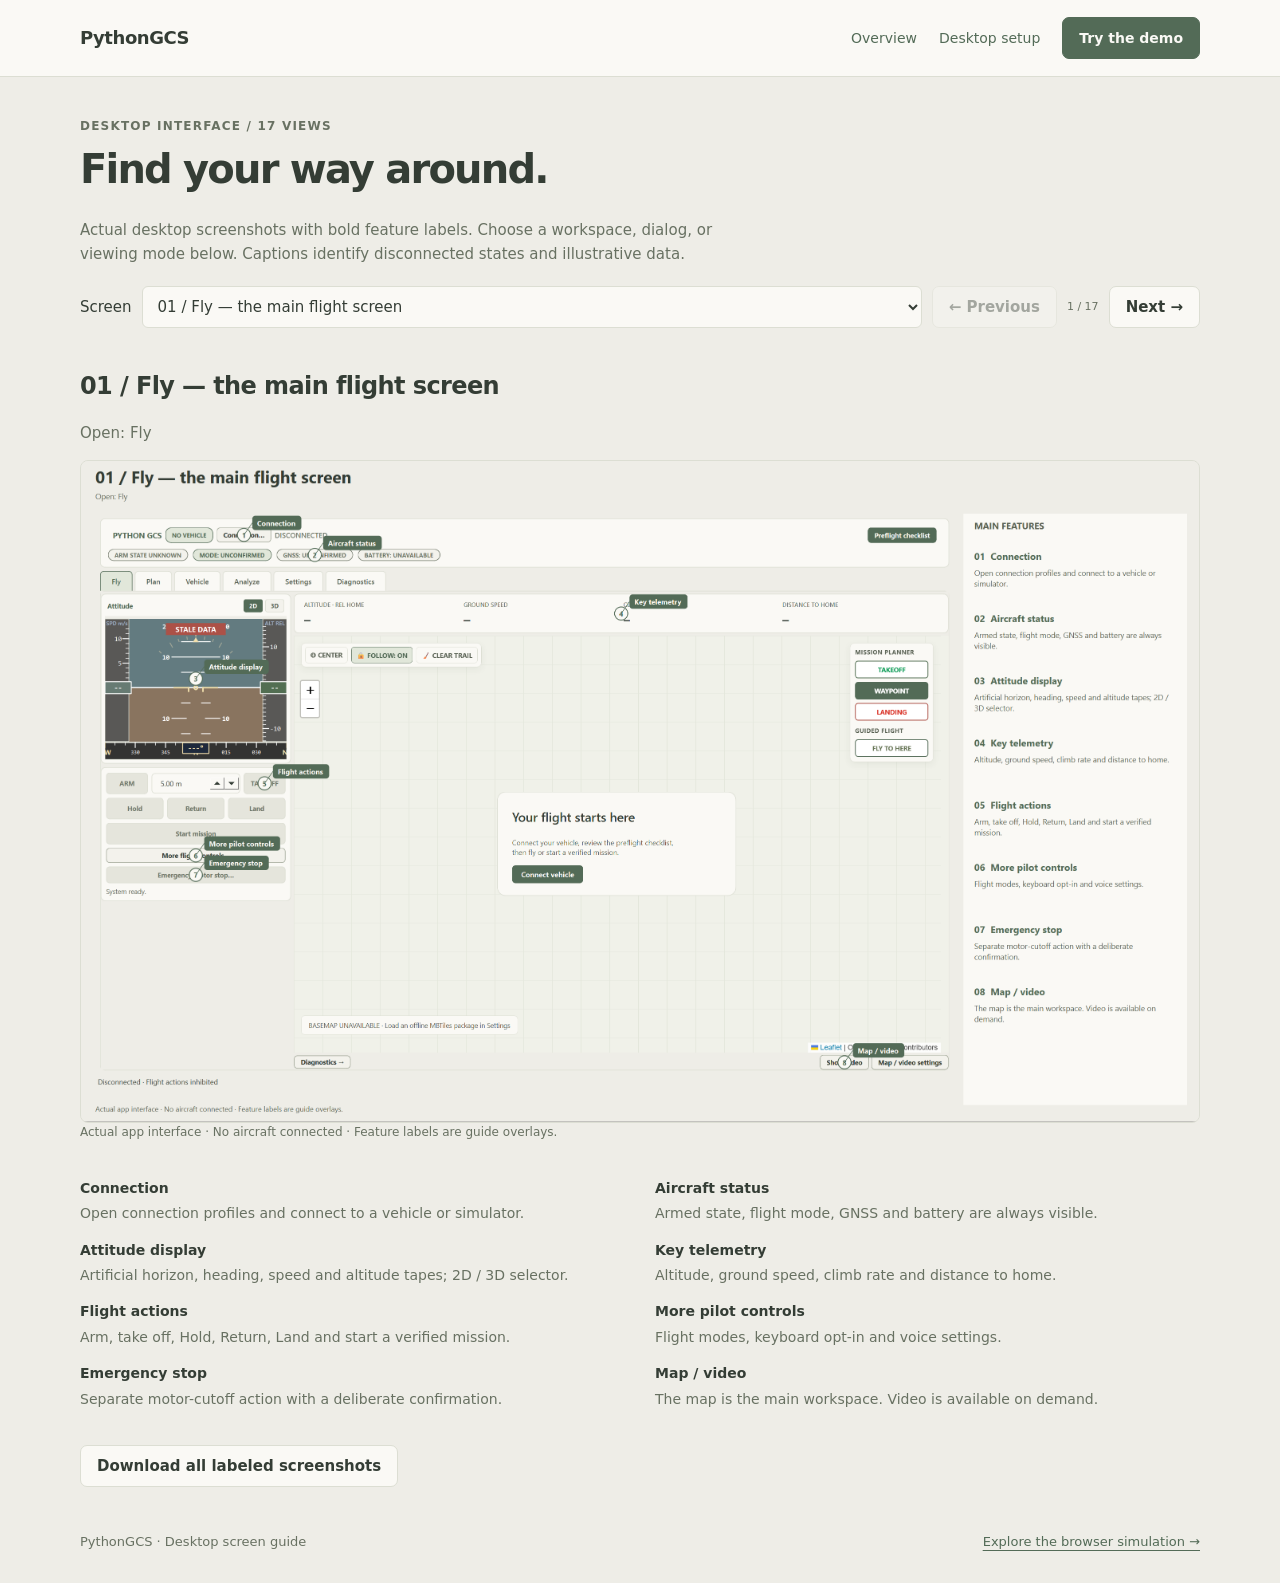
==== guide/index.html @ 698b50f1 "Simplify project website and browser workspaces" ====
<!doctype html>
<html lang="en">
  <head>
    <meta charset="utf-8" />
    <meta name="viewport" content="width=device-width,initial-scale=1" />
    <meta
      name="description"
      content="Explore PythonGCS desktop screens and dialogs with labeled feature locations."
    />
    <meta name="gcs-web-version" content="focused-workspaces-1" />
    <title>PythonGCS — Screen guide</title>
    <link rel="stylesheet" href="../assets/site.css?v=3" />
  </head>
  <body>
    <a class="skip-link" href="#main">Skip to content</a>
    <header class="site-header">
      <div class="wrap header-inner">
        <a class="brand" href="../">PythonGCS</a>
        <nav class="header-links" aria-label="Main navigation">
          <a href="../">Overview</a>
          <a href="https://github.com/HarryZ0305/python-gcs#readme"
            >Desktop setup</a
          >
          <a class="button primary" href="../web_gcs.html">Try the demo</a>
        </nav>
      </div>
    </header>
    <main id="main" class="wrap">
      <div class="guide-top">
        <p class="eyebrow">Desktop interface / 17 views</p>
        <h1>Find your way around.</h1>
        <p class="muted">
          Actual desktop screenshots with bold feature labels. Choose a
          workspace, dialog, or viewing mode below. Captions identify
          disconnected states and illustrative data.
        </p>
        <div class="guide-controls">
          <label for="screen-select">Screen</label
          ><select id="screen-select" aria-label="Choose a screen"></select>
          <button id="previous-screen">← Previous</button
          ><span id="screen-count" class="tiny"></span
          ><button id="next-screen">Next →</button>
        </div>
      </div>
      <section aria-labelledby="screen-title">
        <h2 id="screen-title" style="font-size: 24px">Loading screen guide…</h2>
        <p id="screen-path" class="muted"></p>
        <img
          id="screen-image"
          class="guide-image"
          alt="Labeled PythonGCS desktop screen"
        />
        <p id="screen-note" class="guide-note"></p>
        <ul id="screen-features" class="guide-feature-list"></ul>
      </section>
      <noscript
        >Enable JavaScript to browse the guide, or download the screenshot pack
        below.</noscript
      >
      <p>
        <a class="button" href="PythonGCS-feature-guide.zip" download
          >Download all labeled screenshots</a
        >
      </p>
    </main>
    <footer>
      <div class="wrap footer-inner">
        <span>PythonGCS · Desktop screen guide</span
        ><a href="../web_gcs.html">Explore the browser simulation →</a>
      </div>
    </footer>
    <script type="module" src="../assets/guide.js?v=3"></script>
  </body>
</html>
---- assets/site.css ----
:root {
  color-scheme: light;
  --bg: #eeede7;
  --surface: #faf9f5;
  --raised: #f3f2ec;
  --line: #dcded3;
  --ink: #343d35;
  --muted: #687162;
  --accent: #536b57;
  --soft: #e1e7da;
  --danger: #ac5147;
  --warning: #936c32;
  --sky: #637b80;
  --earth: #89745f;
  --shadow: 0 8px 30px #343d3507;
  font-family: "Segoe UI", system-ui, sans-serif;
  font-synthesis: none;
}
* {
  box-sizing: border-box;
}
html {
  scroll-behavior: smooth;
  scroll-padding-top: 90px;
}
body {
  margin: 0;
  background: var(--bg);
  color: var(--ink);
  font-size: 15px;
  line-height: 1.6;
}
button,
input,
select,
textarea {
  font: inherit;
  color: inherit;
}
a {
  color: var(--accent);
  text-underline-offset: 4px;
}
button,
a,
input,
select,
summary {
  touch-action: manipulation;
}
button,
.button {
  display: inline-flex;
  align-items: center;
  justify-content: center;
  gap: 8px;
  min-height: 42px;
  border: 1px solid var(--line);
  border-radius: 7px;
  padding: 8px 16px;
  background: var(--surface);
  color: var(--ink);
  text-decoration: none;
  font-weight: 600;
  cursor: pointer;
  line-height: 1.35;
}
button:hover,
.button:hover {
  background: var(--soft);
}
.primary {
  background: var(--accent);
  border-color: var(--accent);
  color: var(--surface);
}
.primary:hover {
  filter: brightness(0.94);
  background: var(--accent);
}
button:disabled {
  cursor: default;
  opacity: 0.4;
}
button.danger {
  color: var(--danger);
}
:focus-visible {
  outline: 3px solid var(--accent);
  outline-offset: 3px;
}
input,
select {
  min-height: 42px;
  border: 1px solid var(--line);
  background: var(--surface);
  border-radius: 6px;
  padding: 8px 11px;
  max-width: 100%;
}
input[type="checkbox"] {
  min-height: auto;
  width: 17px;
  height: 17px;
  accent-color: var(--accent);
}
input[type="number"] {
  width: 90px;
}
h1,
h2,
h3,
p {
  margin-top: 0;
}
h1 {
  font-size: clamp(36px, 5vw, 64px);
  font-weight: 600;
  letter-spacing: -0.045em;
  line-height: 1.08;
}
h2 {
  font-size: clamp(25px, 3vw, 36px);
  letter-spacing: -0.025em;
  line-height: 1.2;
  font-weight: 600;
}
h3 {
  font-size: 18px;
  font-weight: 600;
  margin-bottom: 8px;
}
p {
  max-width: 68ch;
}
.muted,
.eyebrow {
  color: var(--muted);
}
.eyebrow {
  font-size: 12px;
  font-weight: 700;
  letter-spacing: 0.1em;
  text-transform: uppercase;
}
.wrap {
  width: min(1120px, calc(100% - 48px));
  margin: auto;
}
.site-header {
  border-bottom: 1px solid var(--line);
  background: var(--surface);
}
.header-inner {
  display: flex;
  align-items: center;
  justify-content: space-between;
  gap: 18px;
  min-height: 76px;
}
.brand {
  color: var(--ink);
  font-weight: 700;
  font-size: 18px;
  text-decoration: none;
  letter-spacing: -0.025em;
  white-space: nowrap;
}
.header-links {
  display: flex;
  gap: 22px;
  align-items: center;
}
.header-links a {
  font-size: 14px;
  text-decoration: none;
}
.header-links a:hover {
  text-decoration: underline;
}
.hero {
  padding: 76px 0 46px;
}
.hero h1 {
  max-width: 760px;
  margin-bottom: 24px;
}
.hero p {
  font-size: 19px;
  color: var(--muted);
  max-width: 650px;
}
.actions {
  display: flex;
  gap: 10px;
  flex-wrap: wrap;
  margin: 24px 0;
}
.hero-image {
  display: block;
  width: 100%;
  height: auto;
  border: 1px solid var(--line);
  border-radius: 12px;
  box-shadow: var(--shadow);
}
figure {
  margin: 0;
}
figcaption {
  color: var(--muted);
  font-size: 12px;
  margin-top: 10px;
}
section.section {
  padding: 54px 0;
  border-bottom: 1px solid var(--line);
}
.section-intro {
  display: flex;
  align-items: end;
  justify-content: space-between;
  gap: 24px;
  margin-bottom: 24px;
}
.section-intro p {
  color: var(--muted);
  margin-bottom: 0;
  max-width: 480px;
}
.view-picker,
.tabs {
  display: flex;
  gap: 5px;
  overflow-x: auto;
  padding: 4px 0 12px;
  scrollbar-width: thin;
}
.view-picker button {
  white-space: nowrap;
}
.view-picker button[aria-pressed="true"],
.tabs button[aria-selected="true"] {
  background: var(--soft);
  border-color: #a1a798;
  color: var(--accent);
}
.gallery-card,
.panel {
  background: var(--surface);
  border: 1px solid var(--line);
  border-radius: 10px;
  padding: 20px;
}
.gallery-card img {
  display: block;
  width: 100%;
  object-fit: contain;
  max-height: 650px;
  border-radius: 6px;
  background: var(--bg);
}
.gallery-copy {
  display: flex;
  gap: 24px;
  justify-content: space-between;
  padding-top: 18px;
}
.gallery-copy p {
  margin-bottom: 0;
  color: var(--muted);
}
.steps {
  display: grid;
  grid-template-columns: repeat(3, 1fr);
  gap: 36px;
}
.step-number {
  display: block;
  font-size: 12px;
  color: var(--accent);
  font-weight: 700;
  margin-bottom: 12px;
}
.steps p {
  color: var(--muted);
  font-size: 14px;
}
.start-layout {
  display: grid;
  grid-template-columns: 1fr 1fr;
  gap: 48px;
}
pre {
  white-space: pre-wrap;
  overflow-wrap: anywhere;
  background: var(--surface);
  border: 1px solid var(--line);
  border-radius: 8px;
  padding: 22px;
  margin: 0;
  font:
    13px/1.9 Consolas,
    monospace;
}
code {
  font-family: Consolas, monospace;
}
details {
  border-top: 1px solid var(--line);
  padding: 16px 0;
}
summary {
  cursor: pointer;
  font-weight: 600;
}
details p {
  margin: 12px 0 0;
  color: var(--muted);
}
footer {
  padding: 30px 0;
  color: var(--muted);
  font-size: 13px;
}
.footer-inner {
  display: flex;
  justify-content: space-between;
  gap: 20px;
}
.skip-link {
  position: absolute;
  left: 12px;
  top: -80px;
  z-index: 100;
  background: var(--surface);
  padding: 12px;
}
.skip-link:focus {
  top: 12px;
}
.badge {
  font-size: 11px;
  font-weight: 700;
  padding: 4px 9px;
  border: 1px solid var(--line);
  background: var(--soft);
  border-radius: 20px;
  color: var(--accent);
  white-space: nowrap;
}
.guide-top {
  padding: 40px 0 24px;
}
.guide-top h1 {
  font-size: 40px;
}
.guide-controls {
  display: flex;
  gap: 10px;
  align-items: center;
  flex-wrap: wrap;
  margin: 20px 0;
}
.guide-controls select {
  flex: 1;
  min-width: 180px;
}
.guide-image {
  display: block;
  width: 100%;
  height: auto;
  background: var(--surface);
  border: 1px solid var(--line);
  border-radius: 8px;
}
.guide-feature-list {
  display: grid;
  grid-template-columns: repeat(2, 1fr);
  gap: 14px 30px;
  padding: 20px 0;
  list-style: none;
}
.guide-feature-list li {
  color: var(--muted);
  font-size: 14px;
}
.guide-feature-list strong {
  display: block;
  color: var(--ink);
  margin-bottom: 3px;
}
.guide-note {
  font-size: 12px;
  color: var(--muted);
}
/* Browser demo: one workspace at a time. */
.app-header {
  background: var(--surface);
  border-bottom: 1px solid var(--line);
  padding: 12px 24px;
  display: flex;
  align-items: center;
  gap: 14px;
  flex-wrap: wrap;
}
.app-header .right {
  margin-left: auto;
  display: flex;
  align-items: center;
  gap: 12px;
}
.app-header .muted {
  font-size: 12px;
}
.demo-shell {
  padding: 12px 22px 22px;
  max-width: 1800px;
  margin: auto;
}
.demo-nav {
  display: flex;
  justify-content: space-between;
  gap: 18px;
  align-items: center;
}
.demo-nav .tabs {
  padding-bottom: 10px;
}
.tabs button {
  white-space: nowrap;
  min-width: 82px;
}
.tabs button[aria-selected="true"] {
  font-weight: 700;
}
.session-strip {
  display: flex;
  gap: 8px;
  flex-wrap: wrap;
  margin: 0 0 12px;
}
.session-strip span {
  font-size: 12px;
  color: var(--muted);
  border: 1px solid var(--line);
  background: var(--surface);
  border-radius: 20px;
  padding: 3px 11px;
}
.session-strip b {
  font-weight: 600;
  color: var(--ink);
}
[hidden] {
  display: none !important;
}
.fly-layout {
  display: grid;
  grid-template-columns: 270px minmax(0, 1fr);
  gap: 14px;
  min-height: 600px;
}
.flight-rail {
  display: flex;
  flex-direction: column;
  gap: 12px;
}
.flight-rail .panel {
  padding: 14px;
}
.panel h2 {
  font-size: 17px;
  letter-spacing: 0;
  margin-bottom: 12px;
}
.instrument {
  width: 100%;
  height: 190px;
  display: block;
  border-radius: 5px;
}
.tiny {
  font-size: 11px;
  color: var(--muted);
}
.action-grid {
  display: grid;
  grid-template-columns: 1fr 1fr;
  gap: 8px;
}
.action-grid .wide {
  grid-column: 1/-1;
}
.action-grid button {
  padding: 9px 7px;
  min-height: 42px;
  font-size: 13px;
}
.takeoff-input {
  display: flex;
  align-items: center;
  justify-content: space-between;
  margin: 0 0 12px;
  font-size: 12px;
  color: var(--muted);
}
.essential-actions {
  display: grid;
  grid-template-columns: repeat(3, 1fr);
  gap: 6px;
  grid-column: 1/-1;
}
.essential-actions button {
  padding: 8px 3px;
}
.metrics {
  display: grid;
  grid-template-columns: repeat(4, 1fr);
  gap: 12px;
  background: var(--surface);
  border: 1px solid var(--line);
  border-radius: 9px;
  padding: 16px 20px;
  margin-bottom: 12px;
}
.metric small {
  display: block;
  color: var(--muted);
  font-size: 10px;
  letter-spacing: 0.045em;
  text-transform: uppercase;
  margin-bottom: 3px;
}
.metric output {
  font-size: 22px;
  font-weight: 600;
  font-variant-numeric: tabular-nums;
  letter-spacing: -0.03em;
}
.map-area {
  position: relative;
  min-height: 440px;
  border: 1px solid var(--line);
  border-radius: 10px;
  overflow: hidden;
  background: var(--raised);
}
.map-area svg {
  width: 100%;
  height: 100%;
  min-height: 440px;
  display: block;
}
.map-caption {
  position: absolute;
  bottom: 12px;
  left: 16px;
  color: var(--muted);
  font-size: 11px;
  pointer-events: none;
}
.map-tools {
  position: absolute;
  top: 12px;
  left: 12px;
  display: flex;
  gap: 6px;
}
.map-tools button {
  font-size: 12px;
  min-height: 35px;
  padding: 6px 12px;
}
.welcome {
  position: absolute;
  left: 50%;
  top: 48%;
  transform: translate(-50%, -50%);
  width: min(380px, calc(100% - 40px));
  padding: 24px;
  border: 1px solid var(--line);
  border-radius: 12px;
  background: var(--surface);
  box-shadow: var(--shadow);
}
.welcome h2 {
  font-size: 24px;
  margin-bottom: 12px;
}
.welcome p {
  font-size: 13px;
  color: var(--muted);
  margin-bottom: 16px;
}
.video-inset {
  position: absolute;
  right: 16px;
  bottom: 38px;
  width: 255px;
  border: 1px solid #a1a798;
  border-radius: 8px;
  background: var(--surface);
  overflow: hidden;
}
.video-inset header {
  padding: 5px 10px;
  font-size: 10px;
  font-weight: 700;
  border-bottom: 1px solid var(--line);
}
.video-inset canvas {
  display: block;
  width: 100%;
  height: 140px;
}
.work-footer {
  display: flex;
  justify-content: space-between;
  align-items: center;
  gap: 8px;
  margin-top: 10px;
  font-size: 12px;
  color: var(--muted);
}
.work-footer button {
  min-height: 32px;
  font-size: 12px;
  padding: 5px 10px;
}
.workspace-heading {
  display: flex;
  justify-content: space-between;
  gap: 20px;
  align-items: start;
  margin: 12px 0 22px;
}
.workspace-heading h1 {
  font-size: 28px;
  margin-bottom: 8px;
  letter-spacing: -0.025em;
}
.workspace-heading p {
  font-size: 13px;
  color: var(--muted);
  margin: 0;
}
.toolbar {
  display: flex;
  gap: 8px;
  align-items: center;
  flex-wrap: wrap;
  margin-bottom: 16px;
}
.toolbar input[type="search"] {
  flex: 1;
  min-width: 180px;
}
.plan-layout {
  display: grid;
  grid-template-columns: minmax(0, 1fr) 390px;
  gap: 16px;
}
.plan-layout .map-area {
  min-height: 480px;
  cursor: crosshair;
}
.table-wrap {
  overflow: auto;
}
table {
  border-collapse: collapse;
  width: 100%;
  font-size: 13px;
  text-align: left;
}
th {
  color: var(--muted);
  font-weight: 600;
  border-bottom: 1px solid var(--line);
  padding: 10px 12px;
  white-space: nowrap;
}
td {
  padding: 10px 12px;
  border-bottom: 1px solid var(--line);
  vertical-align: middle;
}
td button {
  min-height: 28px;
  padding: 2px 7px;
  font-size: 11px;
}
td input {
  width: 65px !important;
  min-height: 32px;
  padding: 4px 6px;
}
.empty {
  text-align: center;
  color: var(--muted);
  padding: 30px;
}
.subtle-line {
  font-size: 12px;
  color: var(--muted);
  margin: 12px 0;
}
.charts {
  display: grid;
  grid-template-columns: 1fr 1fr;
  gap: 16px;
  margin-bottom: 18px;
}
.charts canvas {
  display: block;
  width: 100%;
  height: 230px;
}
.chart-title {
  font-size: 13px;
  font-weight: 600;
  margin: 0 0 10px;
}
.settings-grid {
  display: grid;
  grid-template-columns: 1fr 1fr;
  gap: 18px;
  max-width: 1040px;
}
.field {
  display: flex;
  align-items: center;
  justify-content: space-between;
  gap: 16px;
  margin: 16px 0;
  font-size: 13px;
}
.field label {
  flex: 1;
}
.field small {
  display: block;
  color: var(--muted);
  font-size: 11px;
}
.settings-grid p {
  font-size: 13px;
  color: var(--muted);
}
.health-grid {
  display: grid;
  grid-template-columns: 1fr 1fr;
  gap: 18px;
  margin-bottom: 18px;
}
.health-list {
  display: grid;
  grid-template-columns: 1fr auto;
  gap: 12px;
  font-size: 13px;
}
.health-list span:nth-child(2n) {
  color: var(--accent);
}
.log-box {
  max-height: 340px;
  overflow: auto;
  min-height: 160px;
}
.log-row {
  display: grid;
  grid-template-columns: 75px 80px 1fr;
  gap: 10px;
  padding: 9px 12px;
  border-bottom: 1px solid var(--line);
  font-size: 12px;
}
.log-row time,
.log-row .category {
  color: var(--muted);
}
.status-message {
  padding: 8px 4px;
  color: var(--muted);
  font-size: 12px;
  min-height: 35px;
}
.alert {
  border: 1px solid var(--warning);
  padding: 10px 14px;
  border-radius: 7px;
  color: var(--warning);
  font-size: 13px;
  margin: 0 0 12px;
}
.form-stack {
  display: flex;
  flex-direction: column;
  gap: 12px;
}
.form-stack label {
  font-size: 13px;
}
.form-stack input,
.form-stack select {
  width: 100%;
}
dialog {
  width: min(490px, calc(100% - 32px));
  padding: 28px;
  background: var(--surface);
  color: var(--ink);
  border: 1px solid var(--line);
  border-radius: 12px;
  box-shadow: 0 25px 100px #2225;
}
dialog::backdrop {
  background: #343d3555;
}
dialog h2 {
  font-size: 25px;
  margin-bottom: 12px;
}
dialog p {
  font-size: 13px;
  color: var(--muted);
}
.dialog-actions {
  display: flex;
  justify-content: flex-end;
  gap: 8px;
  margin-top: 22px;
}
dialog .check-list {
  padding: 0;
  list-style: none;
  font-size: 13px;
}
dialog .check-list li {
  padding: 9px 0;
  border-bottom: 1px solid var(--line);
}
.file-input {
  max-width: 240px;
  font-size: 12px;
}
.inline-label {
  display: flex;
  align-items: center;
  gap: 8px;
  font-size: 13px;
}
.monitor-mode .app-header .right a,
.monitor-mode .demo-nav,
.monitor-mode .session-strip {
  display: none;
}
.monitor-mode .demo-shell {
  padding-top: 18px;
}
[data-theme="dark"] {
  color-scheme: dark;
  --bg: #1d241f;
  --surface: #252e27;
  --raised: #202922;
  --line: #3e4b40;
  --ink: #e6eadf;
  --muted: #b2bdab;
  --accent: #b4c7a9;
  --soft: #354638;
  --danger: #e0a092;
  --warning: #d3ba88;
  --shadow: none;
}
[data-theme="dark"] .primary {
  color: #202922;
}
@media (max-width: 1000px) {
  .header-links {
    gap: 14px;
  }
  .fly-layout {
    grid-template-columns: 240px minmax(0, 1fr);
  }
  .plan-layout {
    grid-template-columns: 1fr;
  }
  .plan-layout .map-area {
    min-height: 340px;
  }
  .plan-layout .map-area svg {
    min-height: 340px;
  }
  .metrics {
    padding: 13px;
    gap: 8px;
  }
  .metric output {
    font-size: 19px;
  }
  .steps {
    gap: 22px;
  }
}
@media (max-width: 700px) {
  .wrap {
    width: calc(100% - 32px);
  }
  .header-inner {
    min-height: 68px;
    flex-wrap: wrap;
    gap: 10px;
    padding: 12px 0;
  }
  .header-links {
    gap: 14px;
    flex-wrap: wrap;
  }
  .header-links a {
    font-size: 12px;
  }
  .hero {
    padding: 42px 0 30px;
  }
  .hero p {
    font-size: 16px;
  }
  .section-intro,
  .gallery-copy {
    display: block;
  }
  .section-intro p {
    margin-top: 12px;
  }
  .steps,
  .start-layout,
  .settings-grid,
  .health-grid,
  .charts {
    grid-template-columns: 1fr;
  }
  .start-layout {
    gap: 22px;
  }
  section.section {
    padding: 34px 0;
  }
  .steps {
    gap: 18px;
  }
  .app-header {
    padding: 10px 14px;
    gap: 8px;
  }
  .app-header .right {
    gap: 8px;
  }
  .app-header .muted {
    display: none;
  }
  .demo-shell {
    padding: 10px;
  }
  .demo-nav {
    display: block;
  }
  .tabs {
    width: 100%;
  }
  .tabs button {
    min-width: 70px;
    font-size: 13px;
  }
  .fly-layout {
    grid-template-columns: 1fr;
  }
  .flight-rail {
    display: grid;
    grid-template-columns: 1fr 1fr;
    align-items: start;
    gap: 10px;
  }
  .instrument {
    height: 180px;
  }
  .flight-rail .panel {
    padding: 10px;
  }
  .flight-rail .panel h2 {
    font-size: 14px;
  }
  .action-grid {
    gap: 5px;
  }
  .action-grid button {
    font-size: 11px;
    min-height: 36px;
  }
  .takeoff-input {
    display: block;
    margin-bottom: 8px;
  }
  .takeoff-input input {
    min-height: 32px;
    width: 70px;
    margin-left: 5px;
    padding: 3px;
  }
  .metrics {
    margin-top: 4px;
  }
  .metric small {
    font-size: 9px;
  }
  .metric output {
    font-size: 17px;
  }
  .map-area,
  .map-area svg {
    min-height: 350px;
  }
  .video-inset {
    width: 190px;
  }
  .video-inset canvas {
    height: 105px;
  }
  .workspace-heading {
    display: block;
  }
  .workspace-heading .actions {
    margin: 14px 0;
  }
  .toolbar {
    gap: 6px;
  }
  .toolbar button {
    font-size: 12px;
    padding: 7px 10px;
  }
  .guide-top h1 {
    font-size: 32px;
  }
  .guide-feature-list {
    grid-template-columns: 1fr;
  }
  .footer-inner {
    display: block;
  }
  .work-footer {
    align-items: flex-start;
  }
  .charts canvas {
    height: 190px;
  }
  .session-strip {
    gap: 5px;
  }
  .session-strip span {
    font-size: 11px;
  }
  .log-row {
    grid-template-columns: 60px 58px 1fr;
    font-size: 11px;
    gap: 6px;
  }
  .gallery-card,
  .panel {
    padding: 14px;
  }
}
@media (prefers-reduced-motion: reduce) {
  html {
    scroll-behavior: auto;
  }
  * {
    animation: none !important;
    transition: none !important;
  }
}
.form-stack input[type="checkbox"] {
  width: 17px;
}
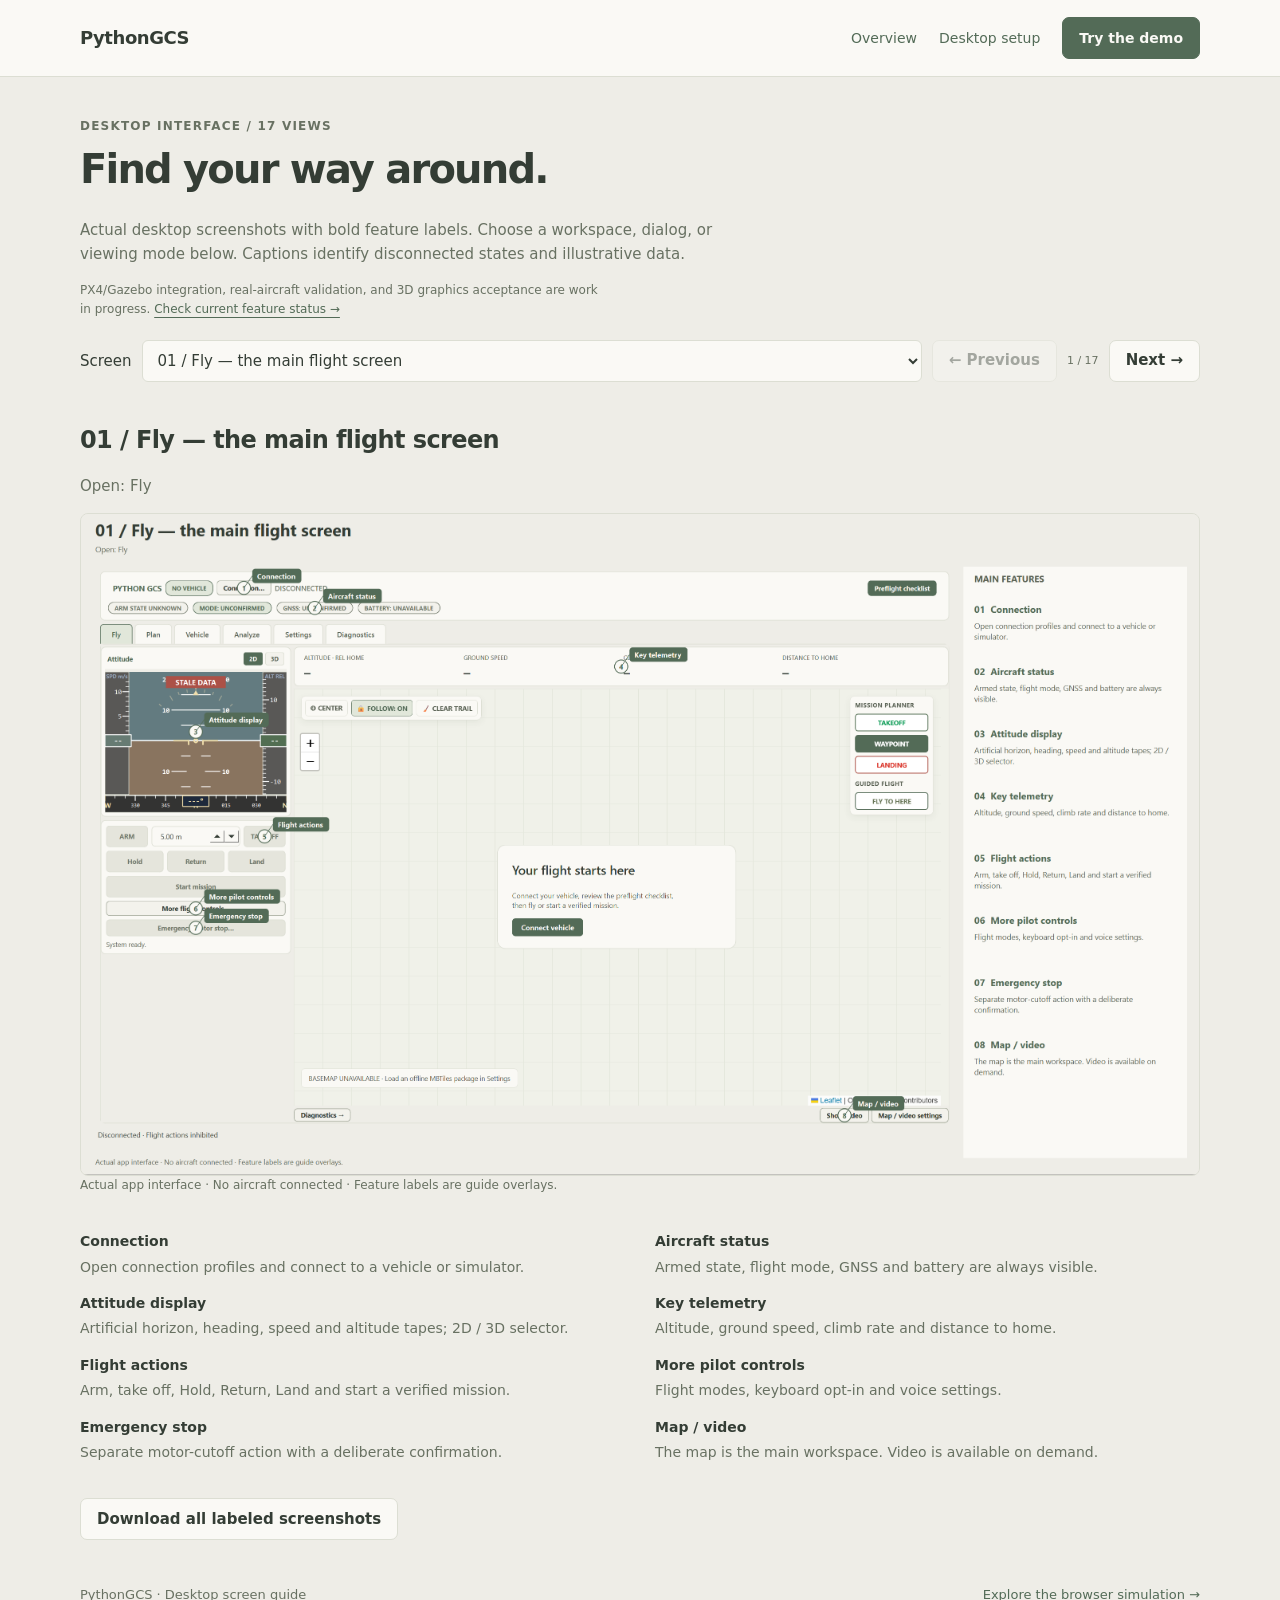
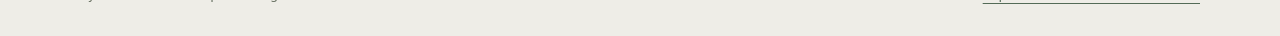
==== commit 0692180f: "Clarify implemented features and PX4 integration work in progress" ====
--- a/guide/index.html
+++ b/guide/index.html
@@ -7,7 +7,7 @@
       name="description"
       content="Explore PythonGCS desktop screens and dialogs with labeled feature locations."
     />
-    <meta name="gcs-web-version" content="focused-workspaces-1" />
+    <meta name="gcs-web-version" content="feature-status-2" />
     <title>PythonGCS — Screen guide</title>
     <link rel="stylesheet" href="../assets/site.css?v=3" />
   </head>
@@ -33,6 +33,11 @@
           Actual desktop screenshots with bold feature labels. Choose a
           workspace, dialog, or viewing mode below. Captions identify
           disconnected states and illustrative data.
+        </p>
+        <p class="guide-note">
+          PX4/Gazebo integration, real-aircraft validation, and 3D graphics
+          acceptance are work in progress.
+          <a href="../#project-status">Check current feature status →</a>
         </p>
         <div class="guide-controls">
           <label for="screen-select">Screen</label
@@ -69,6 +74,6 @@
         ><a href="../web_gcs.html">Explore the browser simulation →</a>
       </div>
     </footer>
-    <script type="module" src="../assets/guide.js?v=3"></script>
+    <script type="module" src="../assets/guide.js?v=4"></script>
   </body>
 </html>
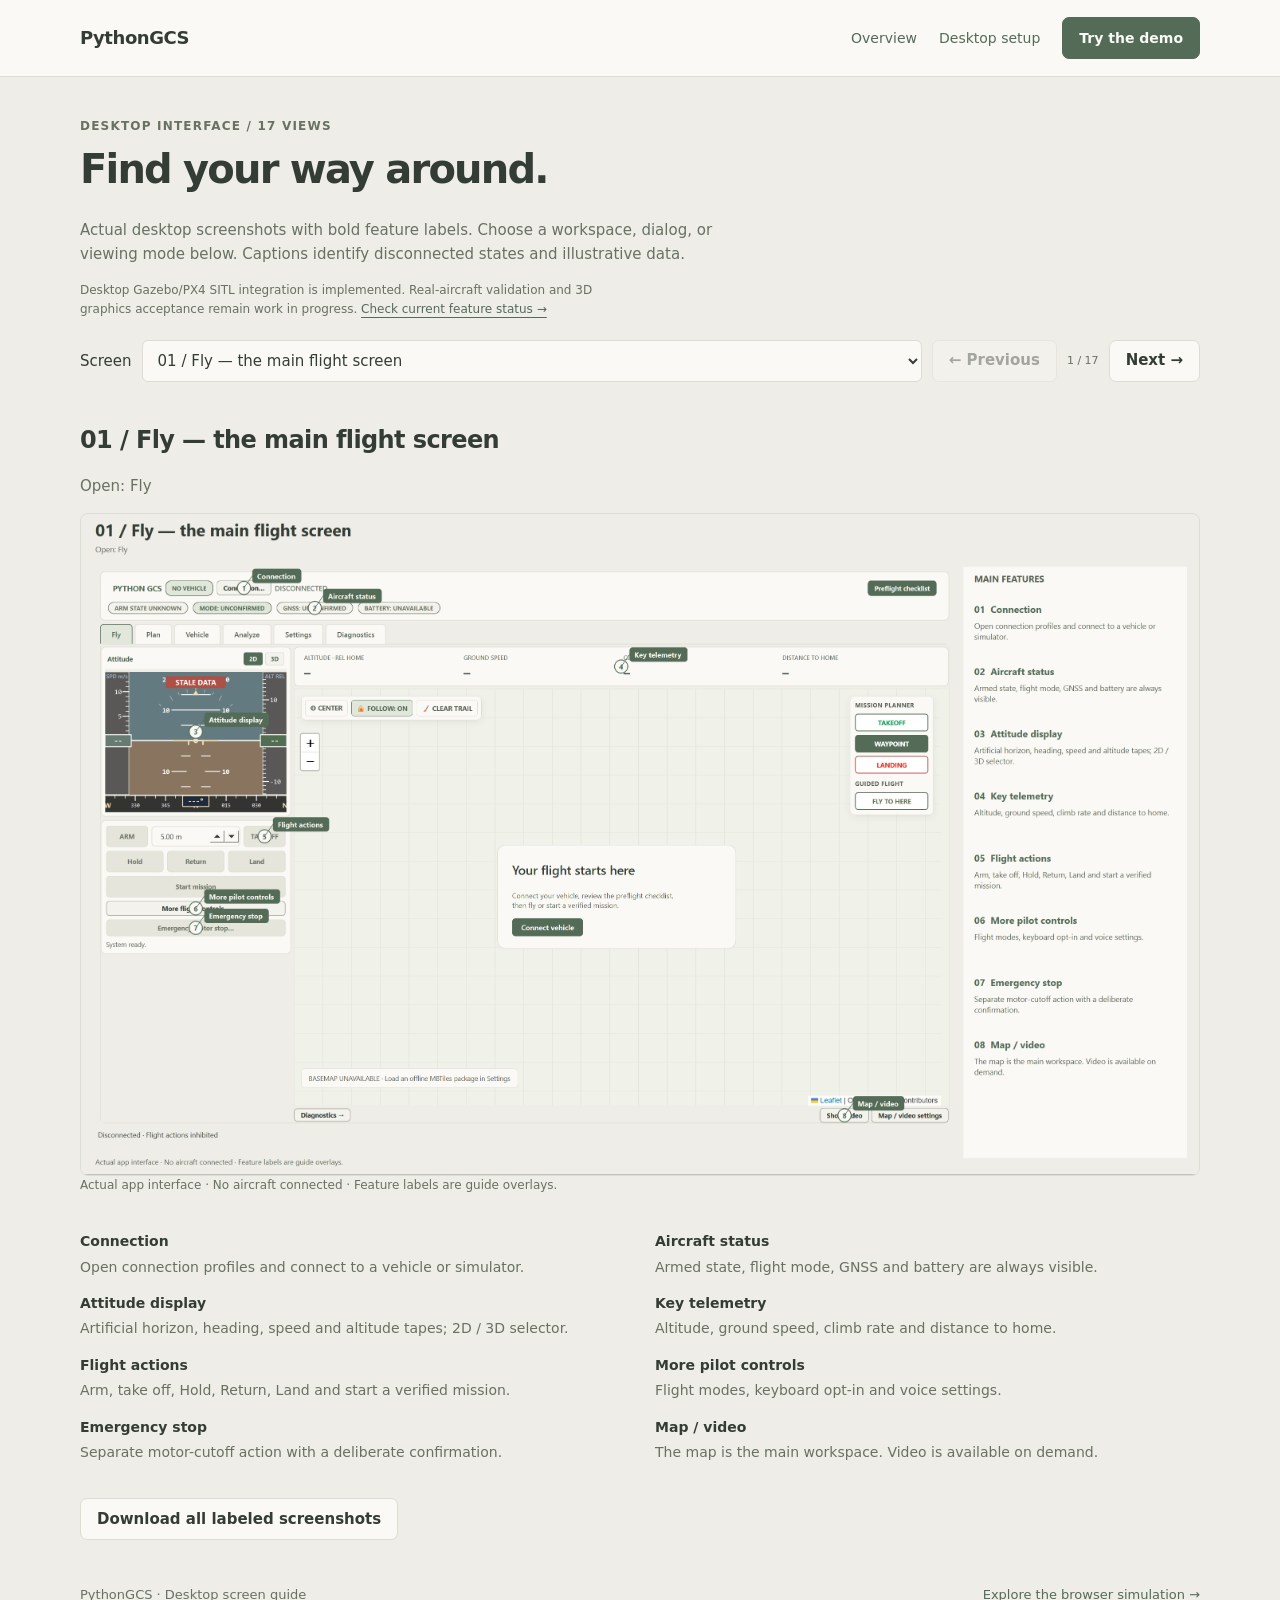
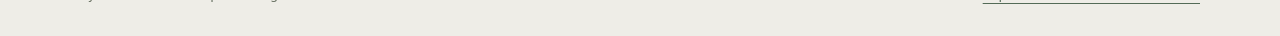
==== commit d51d6c07: "Correct Gazebo PX4 SITL status to implemented" ====
--- a/guide/index.html
+++ b/guide/index.html
@@ -7,7 +7,7 @@
       name="description"
       content="Explore PythonGCS desktop screens and dialogs with labeled feature locations."
     />
-    <meta name="gcs-web-version" content="feature-status-2" />
+    <meta name="gcs-web-version" content="feature-status-3" />
     <title>PythonGCS — Screen guide</title>
     <link rel="stylesheet" href="../assets/site.css?v=3" />
   </head>
@@ -35,8 +35,8 @@
           disconnected states and illustrative data.
         </p>
         <p class="guide-note">
-          PX4/Gazebo integration, real-aircraft validation, and 3D graphics
-          acceptance are work in progress.
+          Desktop Gazebo/PX4 SITL integration is implemented. Real-aircraft
+          validation and 3D graphics acceptance remain work in progress.
           <a href="../#project-status">Check current feature status →</a>
         </p>
         <div class="guide-controls">
@@ -74,6 +74,6 @@
         ><a href="../web_gcs.html">Explore the browser simulation →</a>
       </div>
     </footer>
-    <script type="module" src="../assets/guide.js?v=4"></script>
+    <script type="module" src="../assets/guide.js?v=5"></script>
   </body>
 </html>
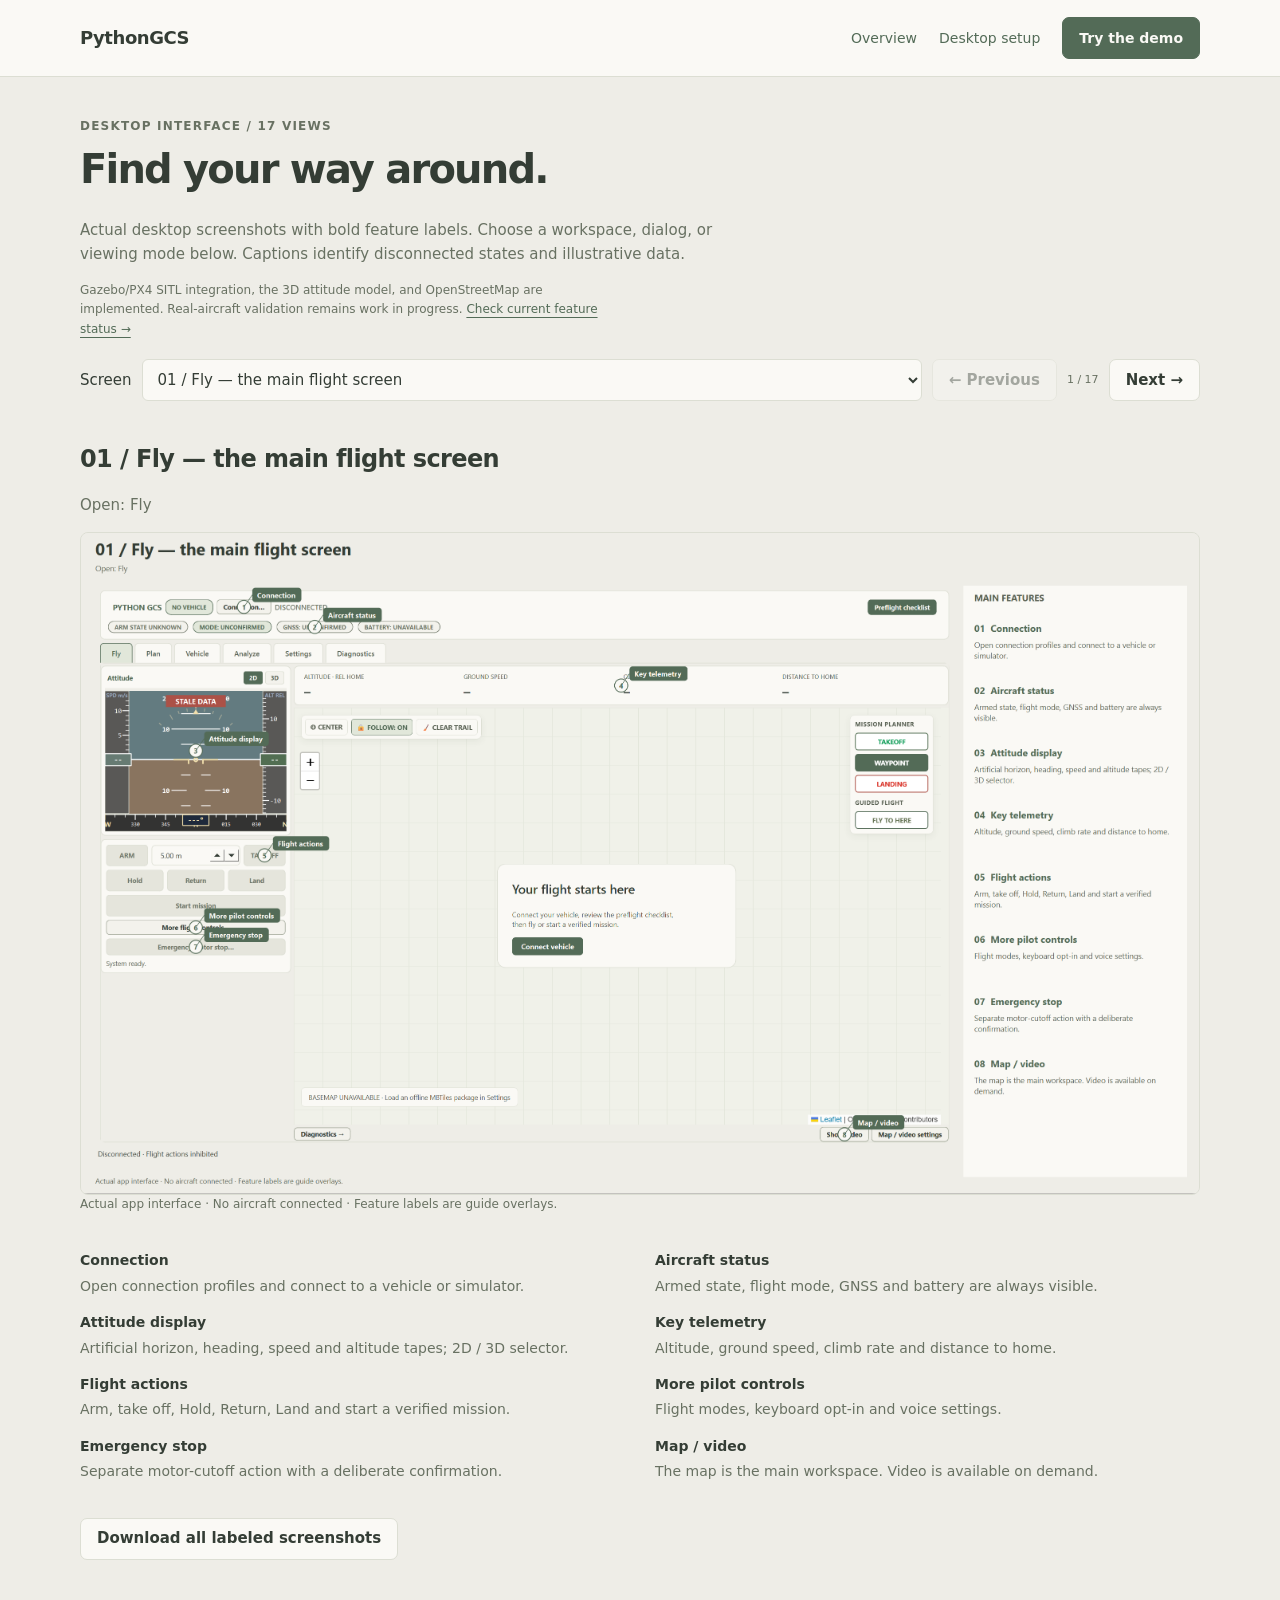
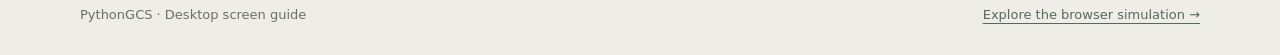
==== commit d1df8ee4: "Restore browser 3D attitude and OpenStreetMap and preserve desktop SITL features" ====
--- a/guide/index.html
+++ b/guide/index.html
@@ -7,9 +7,9 @@
       name="description"
       content="Explore PythonGCS desktop screens and dialogs with labeled feature locations."
     />
-    <meta name="gcs-web-version" content="feature-status-3" />
+    <meta name="gcs-web-version" content="preserved-flight-features-4" />
     <title>PythonGCS — Screen guide</title>
-    <link rel="stylesheet" href="../assets/site.css?v=3" />
+    <link rel="stylesheet" href="../assets/site.css?v=6" />
   </head>
   <body>
     <a class="skip-link" href="#main">Skip to content</a>
@@ -35,8 +35,8 @@
           disconnected states and illustrative data.
         </p>
         <p class="guide-note">
-          Desktop Gazebo/PX4 SITL integration is implemented. Real-aircraft
-          validation and 3D graphics acceptance remain work in progress.
+          Gazebo/PX4 SITL integration, the 3D attitude model, and OpenStreetMap
+          are implemented. Real-aircraft validation remains work in progress.
           <a href="../#project-status">Check current feature status →</a>
         </p>
         <div class="guide-controls">
@@ -74,6 +74,6 @@
         ><a href="../web_gcs.html">Explore the browser simulation →</a>
       </div>
     </footer>
-    <script type="module" src="../assets/guide.js?v=5"></script>
+    <script type="module" src="../assets/guide.js?v=6"></script>
   </body>
 </html>
--- a/assets/site.css
+++ b/assets/site.css
@@ -546,7 +546,7 @@
   overflow: hidden;
   background: var(--raised);
 }
-.map-area svg {
+.map-area > svg {
   width: 100%;
   height: 100%;
   min-height: 440px;
@@ -889,7 +889,7 @@
   .plan-layout .map-area {
     min-height: 340px;
   }
-  .plan-layout .map-area svg {
+  .plan-layout .map-area > svg {
     min-height: 340px;
   }
   .metrics {
@@ -1017,7 +1017,7 @@
     font-size: 17px;
   }
   .map-area,
-  .map-area svg {
+  .map-area > svg {
     min-height: 350px;
   }
   .video-inset {
@@ -1082,3 +1082,95 @@
 .form-stack input[type="checkbox"] {
   width: 17px;
 }
+.attitude-heading {
+  display: flex;
+  align-items: center;
+  justify-content: space-between;
+  gap: 6px;
+  margin-bottom: 8px;
+}
+.attitude-heading h2 {
+  margin: 0;
+}
+.attitude-heading button {
+  min-height: 28px;
+  padding: 4px 7px;
+  font-size: 11px;
+}
+.attitude-heading button[aria-pressed="true"] {
+  background: var(--soft);
+  color: var(--accent);
+}
+#attitude-model {
+  position: relative;
+  background: var(--raised);
+  overflow: hidden;
+  touch-action: none;
+  cursor: grab;
+}
+#attitude-model canvas {
+  display: block;
+}
+#attitude-model-status {
+  position: absolute;
+  inset: 12px;
+  margin: 0;
+  pointer-events: none;
+}
+.geographic-map {
+  position: absolute;
+  inset: 0;
+  min-height: 100%;
+  z-index: 1;
+}
+.map-tools {
+  z-index: 810;
+}
+.welcome,
+.video-inset {
+  z-index: 820;
+}
+.map-caption {
+  z-index: 800;
+  background: var(--surface);
+  padding: 3px 7px;
+  border-radius: 4px;
+  max-width: 70%;
+}
+.aircraft-marker span {
+  display: block;
+  text-align: center;
+  color: #536b57;
+  font-size: 27px;
+  line-height: 28px;
+  text-shadow: 0 0 3px white;
+  transform-origin: center;
+}
+.leaflet-container {
+  font-family: "Segoe UI", system-ui, sans-serif;
+  background: var(--raised);
+}
+.leaflet-control-attribution {
+  font-size: 9px;
+}
+.leaflet-control-zoom a {
+  background: var(--surface);
+  color: var(--ink);
+}
+.flight-rail .panel {
+  min-width: 0;
+}
+#attitude-model canvas {
+  position: absolute;
+  inset: 0;
+  width: 100% !important;
+  height: 100% !important;
+}
+.geographic-map .leaflet-pane svg {
+  min-height: 0;
+  height: auto;
+}
+.map-tools {
+  flex-wrap: wrap;
+  max-width: calc(100% - 70px);
+}
